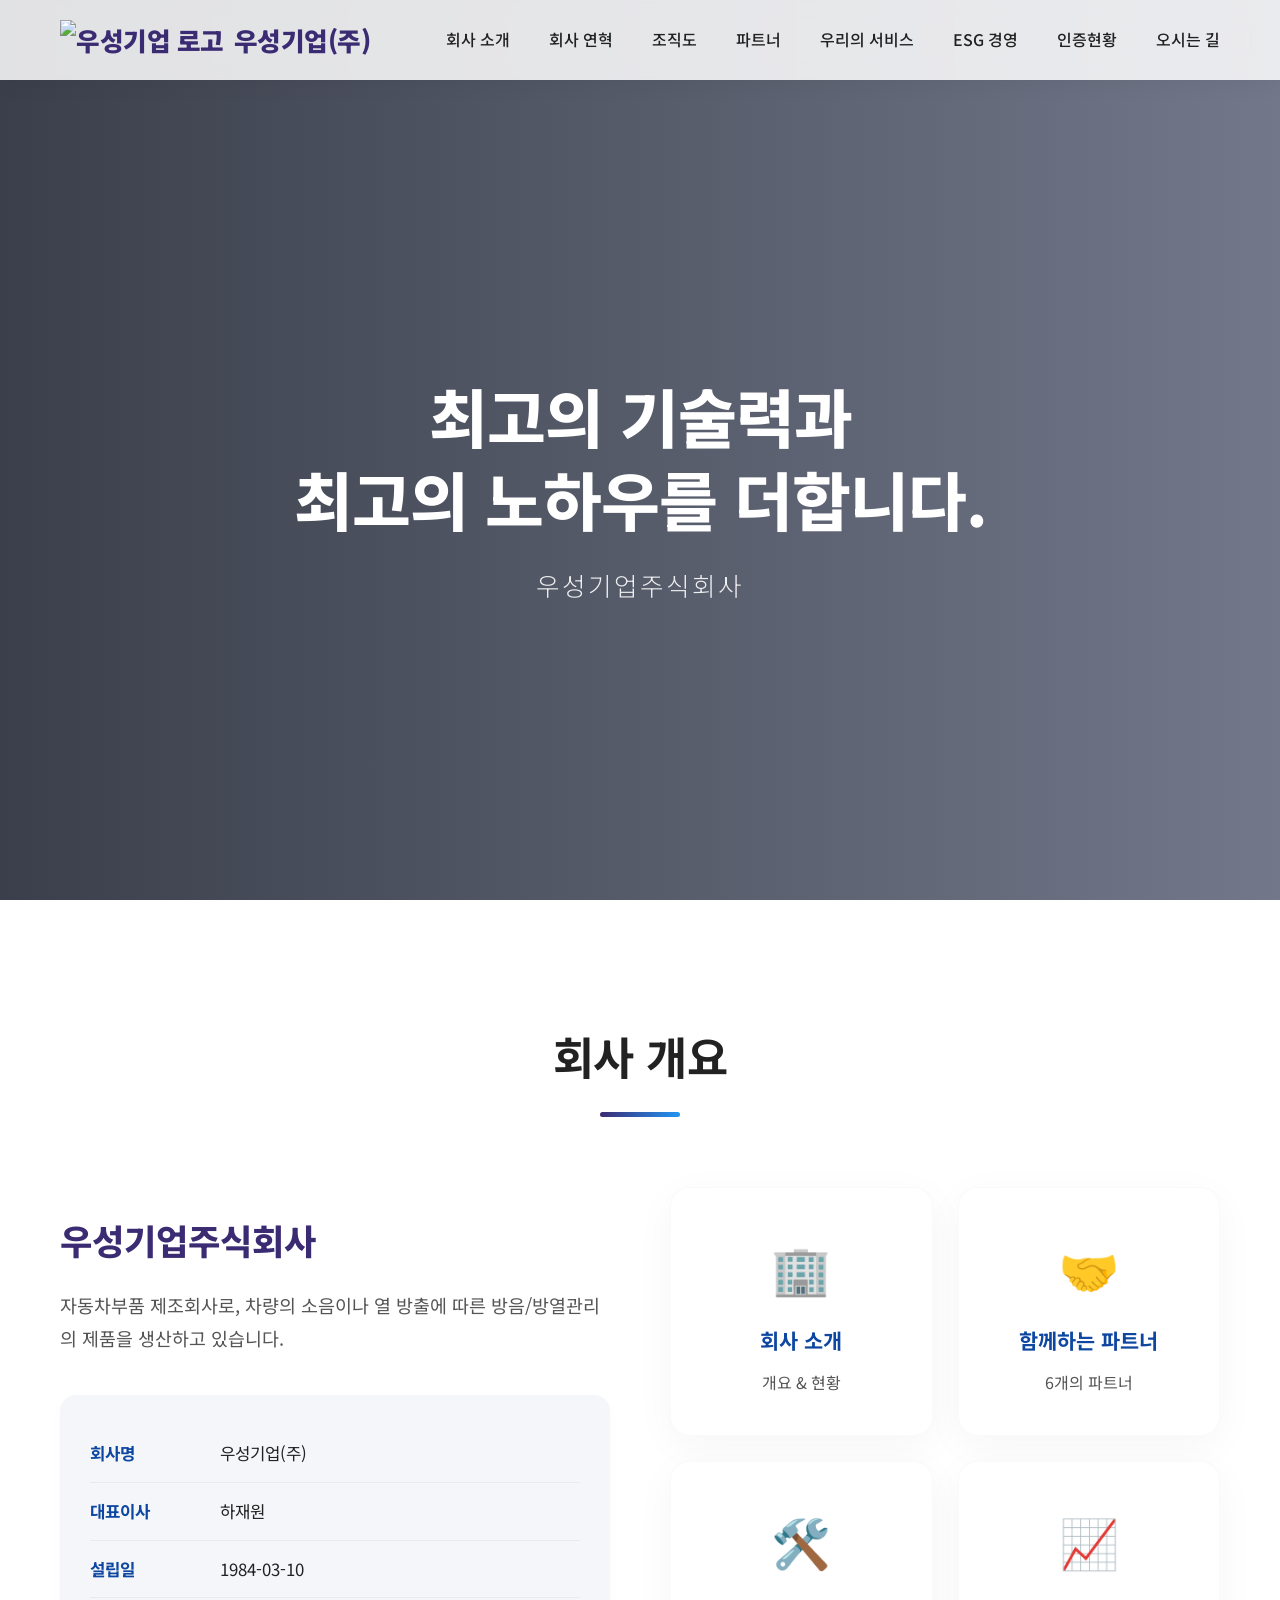
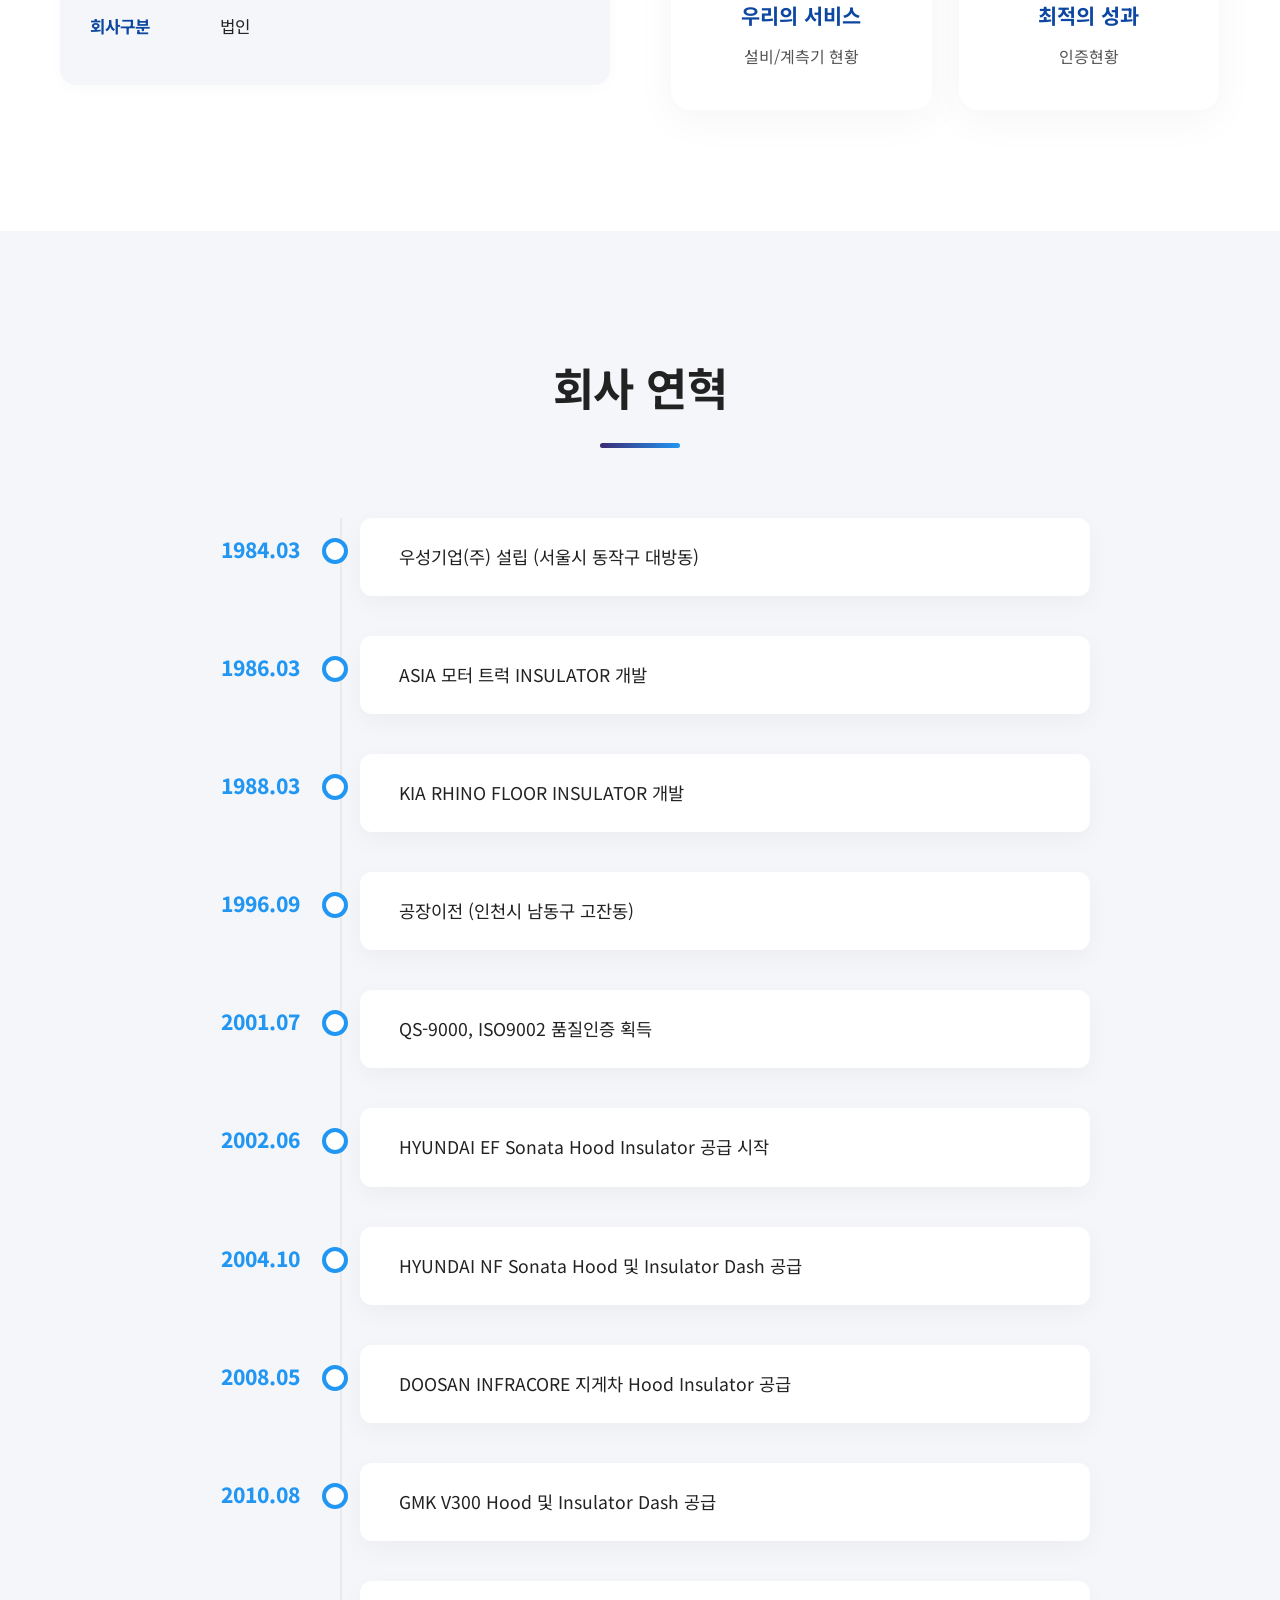
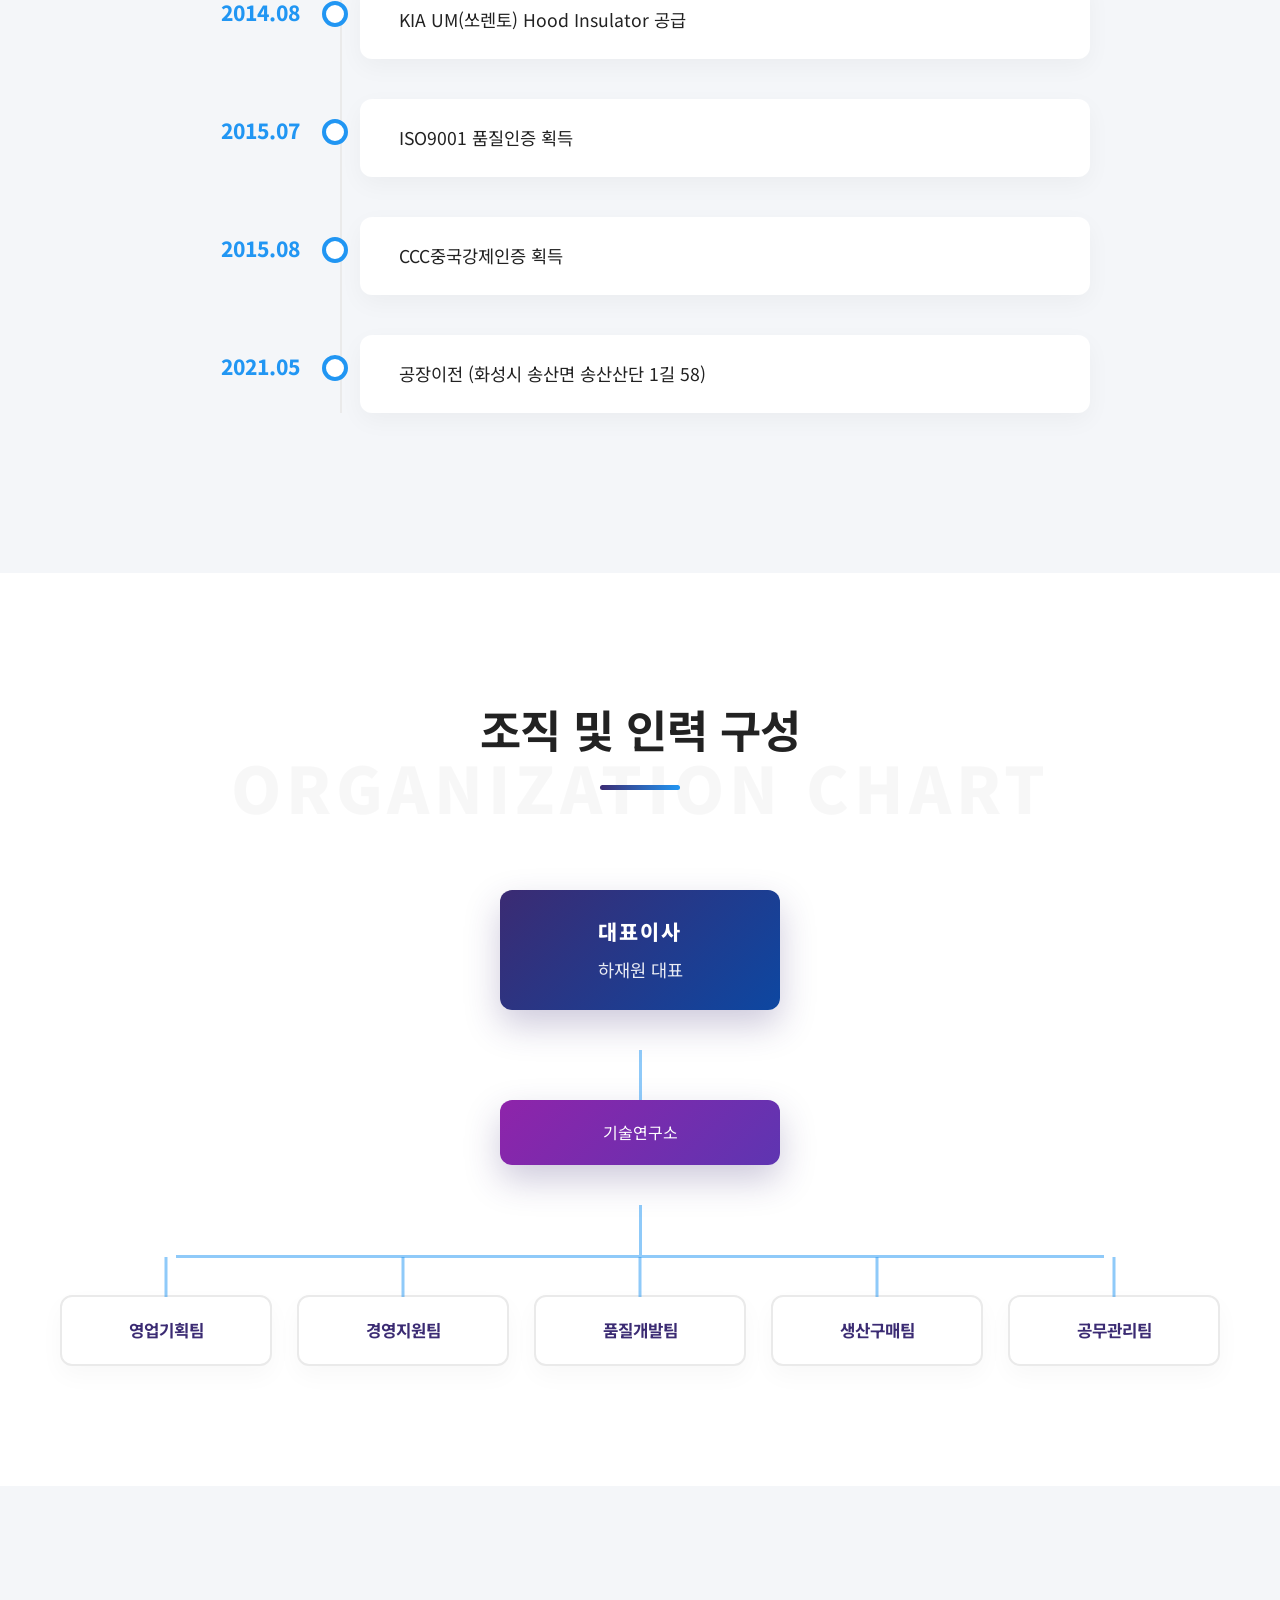
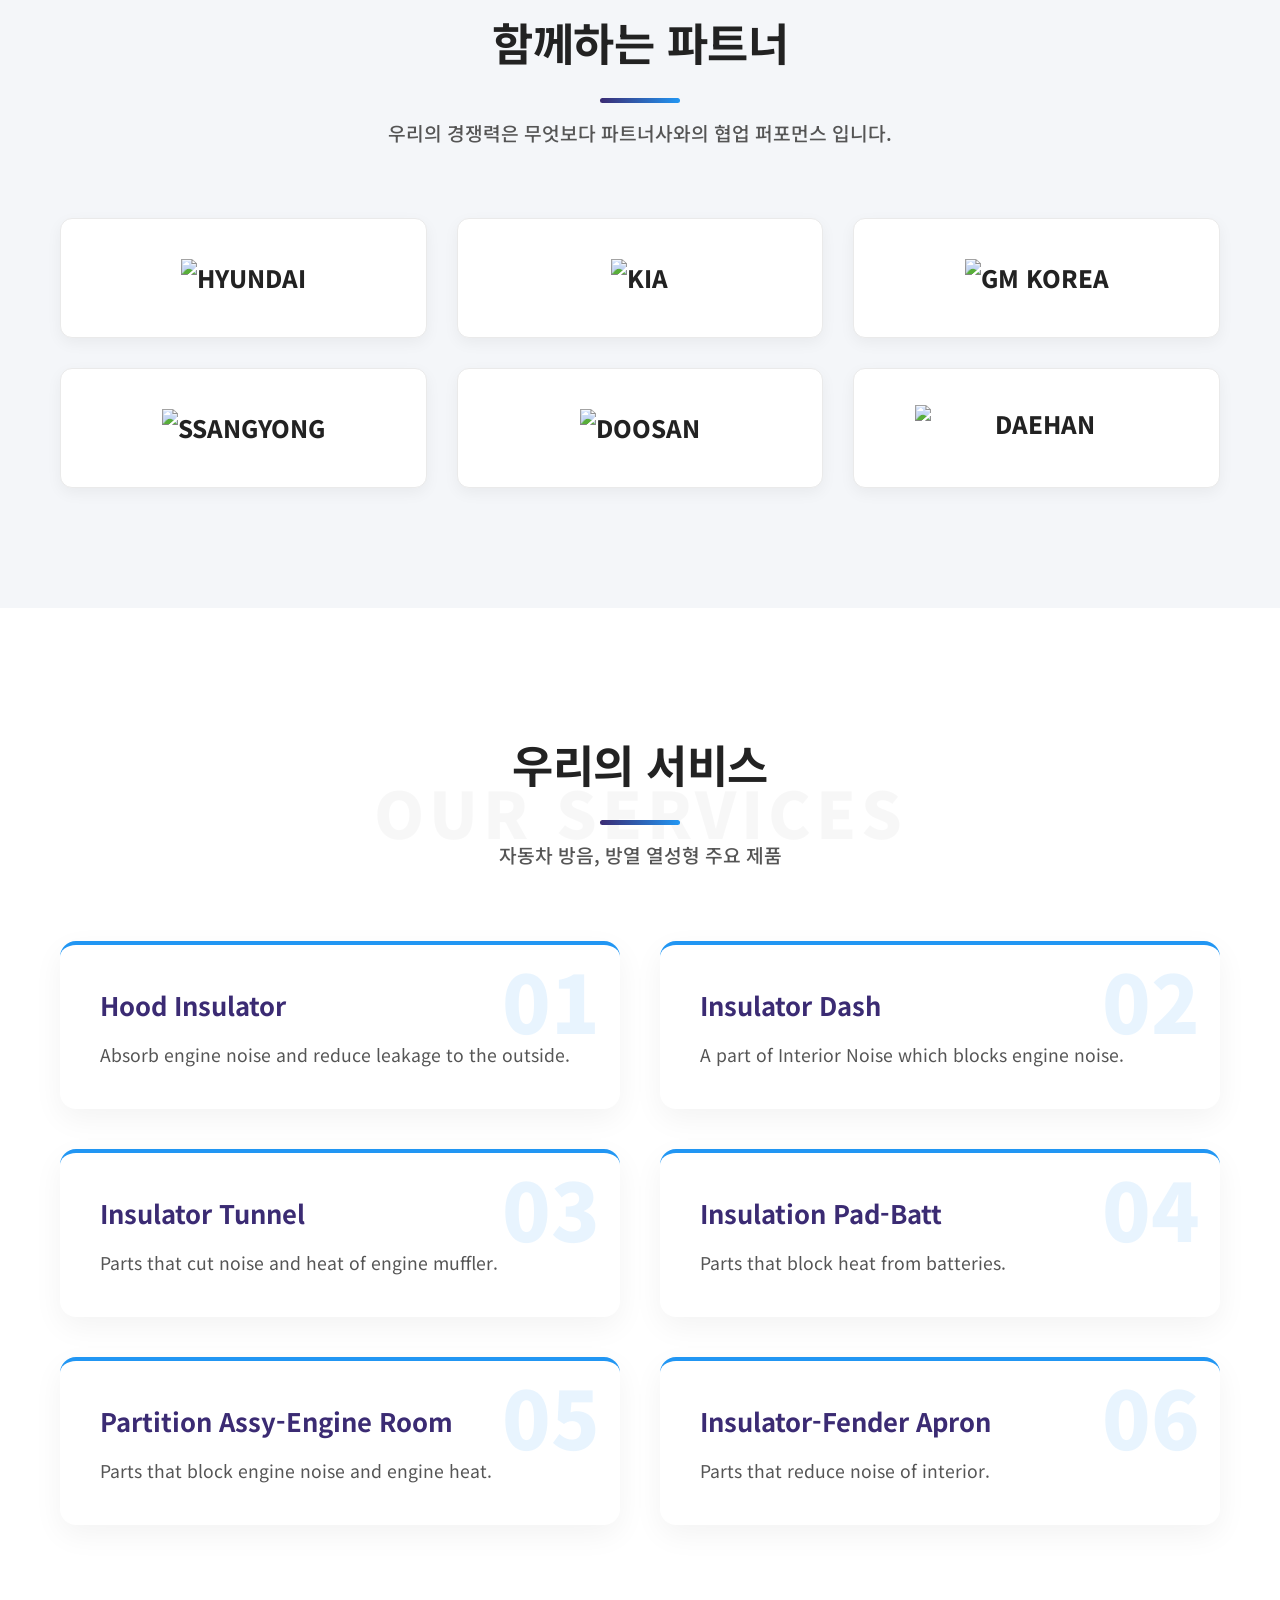
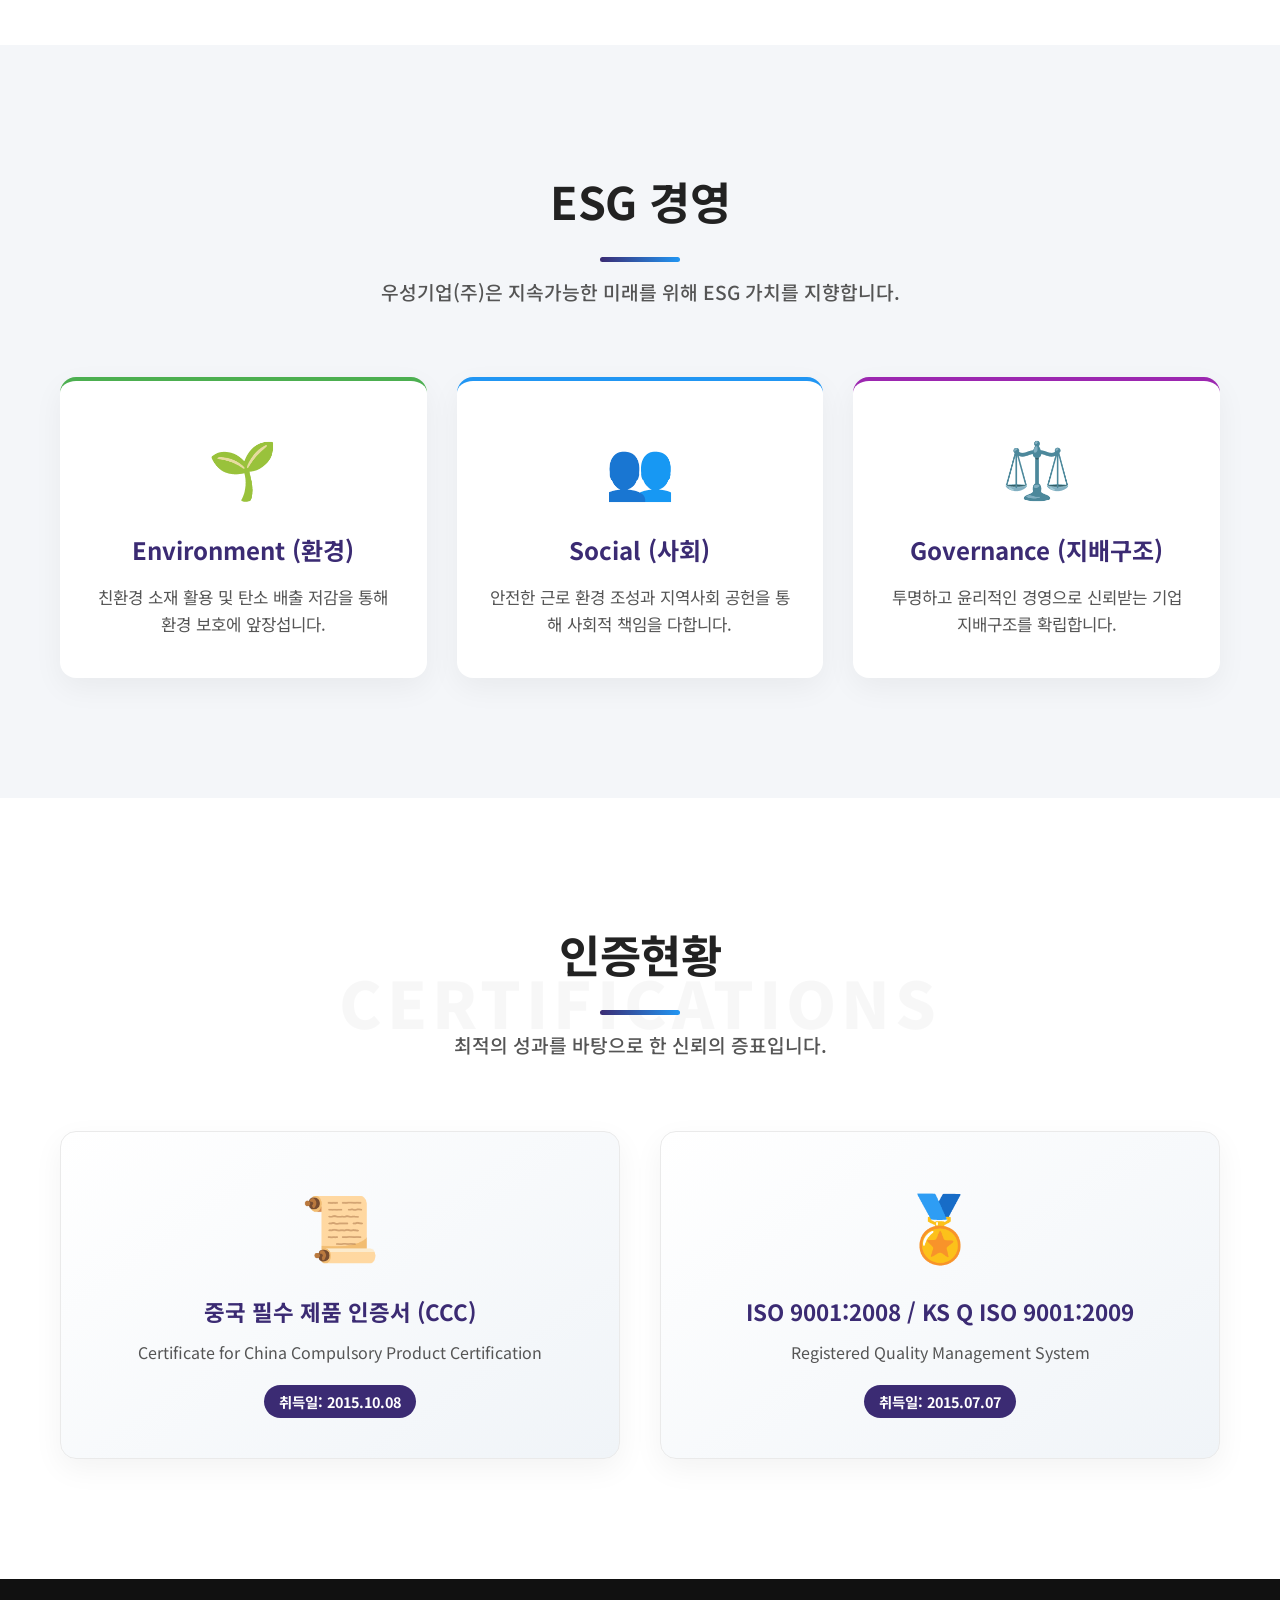
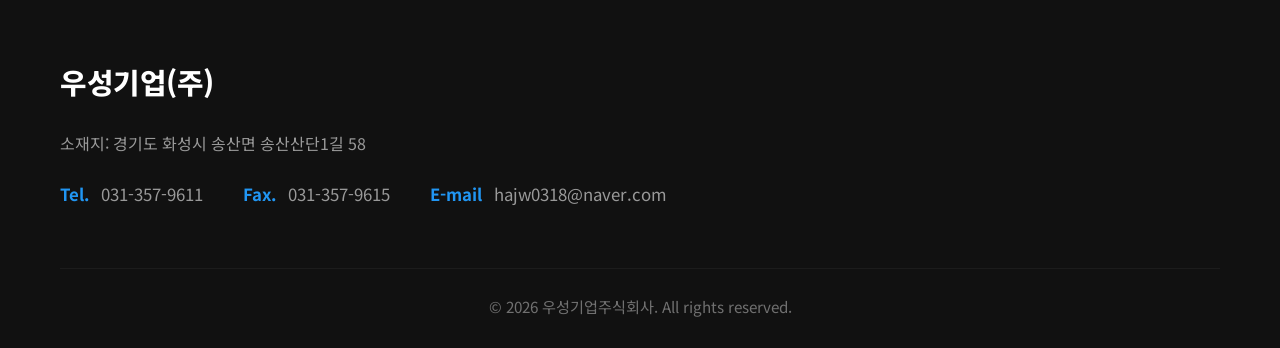
==== index.html @ 9be1bbbc "Initial commit: Add Woosung enterprise homepage" ====
<!DOCTYPE html>
<html lang="ko">
<head>
    <meta charset="UTF-8">
    <meta name="viewport" content="width=device-width, initial-scale=1.0">
    <title>우성기업(주) - 최고의 기술력과 최고의 노하우를 더합니다</title>
    <meta name="description" content="자동차부품 제조회사로, 차량의 소음이나 열 방출에 따른 방음/방열관리의 제품을 생산하고 있습니다.">
    <link rel="stylesheet" href="style.css">
    <link rel="preconnect" href="https://fonts.googleapis.com">
    <link rel="preconnect" href="https://fonts.gstatic.com" crossorigin>
    <link href="https://fonts.googleapis.com/css2?family=Noto+Sans+KR:wght@300;400;500;700;900&display=swap" rel="stylesheet">
</head>
<body>
    <header class="header">
        <div class="container header-container">
            <a href="#" class="logo">
                <img src="assets/logo.png" alt="우성기업 로고" class="header-logo">
                우성기업(주)
            </a>
            <nav class="nav">
                <a href="#about">회사 소개</a>
                <a href="#history">회사 연혁</a>
                <a href="#organization">조직도</a>
                <a href="#partners">파트너</a>
                <a href="#services">우리의 서비스</a>
                <a href="#esg">ESG 경영</a>
                <a href="#certifications">인증현황</a>
                <a href="#contact">오시는 길</a>
            </nav>
        </div>
    </header>

    <section class="hero">
        <div class="hero-content">
            <h1>최고의 기술력과<br>최고의 노하우를 더합니다.</h1>
            <p>우성기업주식회사</p>
        </div>
    </section>

    <main>
        <section id="about" class="section about-section">
            <div class="container">
                <div class="section-header">
                    <h2>회사 개요</h2>
                    <div class="divider"></div>
                </div>
                <div class="about-grid">
                    <div class="about-text">
                        <h3>우성기업주식회사</h3>
                        <p class="subtitle">자동차부품 제조회사로, 차량의 소음이나 열 방출에 따른 방음/방열관리의 제품을 생산하고 있습니다.</p>
                        <ul class="info-list">
                            <li><strong>회사명</strong> 우성기업(주)</li>
                            <li><strong>대표이사</strong> 하재원</li>
                            <li><strong>설립일</strong> 1984-03-10</li>
                            <li><strong>회사구분</strong> 법인</li>
                        </ul>
                    </div>
                    <div class="about-features">
                        <div class="feature-card">
                            <div class="feature-icon">🏢</div>
                            <h4>회사 소개</h4>
                            <p>개요 & 현황</p>
                        </div>
                        <div class="feature-card">
                            <div class="feature-icon">🤝</div>
                            <h4>함께하는 파트너</h4>
                            <p>6개의 파트너</p>
                        </div>
                        <div class="feature-card">
                            <div class="feature-icon">🛠️</div>
                            <h4>우리의 서비스</h4>
                            <p>설비/계측기 현황</p>
                        </div>
                        <div class="feature-card">
                            <div class="feature-icon">📈</div>
                            <h4>최적의 성과</h4>
                            <p>인증현황</p>
                        </div>
                    </div>
                </div>
            </div>
        </section>

        <section id="history" class="section history-section alt-bg">
            <div class="container">
                <div class="section-header">
                    <h2>회사 연혁</h2>
                    <div class="divider"></div>
                </div>
                <div class="timeline">
                    <div class="timeline-item">
                        <div class="timeline-date">1984.03</div>
                        <div class="timeline-content">우성기업(주) 설립 (서울시 동작구 대방동)</div>
                    </div>
                    <div class="timeline-item">
                        <div class="timeline-date">1986.03</div>
                        <div class="timeline-content">ASIA 모터 트럭 INSULATOR 개발</div>
                    </div>
                    <div class="timeline-item">
                        <div class="timeline-date">1988.03</div>
                        <div class="timeline-content">KIA RHINO FLOOR INSULATOR 개발</div>
                    </div>
                    <div class="timeline-item">
                        <div class="timeline-date">1996.09</div>
                        <div class="timeline-content">공장이전 (인천시 남동구 고잔동)</div>
                    </div>
                    <div class="timeline-item">
                        <div class="timeline-date">2001.07</div>
                        <div class="timeline-content">QS-9000, ISO9002 품질인증 획득</div>
                    </div>
                    <div class="timeline-item">
                        <div class="timeline-date">2002.06</div>
                        <div class="timeline-content">HYUNDAI EF Sonata Hood Insulator 공급 시작</div>
                    </div>
                    <div class="timeline-item">
                        <div class="timeline-date">2004.10</div>
                        <div class="timeline-content">HYUNDAI NF Sonata Hood 및 Insulator Dash 공급</div>
                    </div>
                    <div class="timeline-item">
                        <div class="timeline-date">2008.05</div>
                        <div class="timeline-content">DOOSAN INFRACORE 지게차 Hood Insulator 공급</div>
                    </div>
                    <div class="timeline-item">
                        <div class="timeline-date">2010.08</div>
                        <div class="timeline-content">GMK V300 Hood 및 Insulator Dash 공급</div>
                    </div>
                    <div class="timeline-item">
                        <div class="timeline-date">2014.08</div>
                        <div class="timeline-content">KIA UM(쏘렌토) Hood Insulator 공급</div>
                    </div>
                    <div class="timeline-item">
                        <div class="timeline-date">2015.07</div>
                        <div class="timeline-content">ISO9001 품질인증 획득</div>
                    </div>
                    <div class="timeline-item">
                        <div class="timeline-date">2015.08</div>
                        <div class="timeline-content">CCC중국강제인증 획득</div>
                    </div>
                    <div class="timeline-item">
                        <div class="timeline-date">2021.05</div>
                        <div class="timeline-content">공장이전 (화성시 송산면 송산산단 1길 58)</div>
                    </div>
                </div>
            </div>
        </section>

        <section id="organization" class="section org-section">
            <div class="container">
                <div class="section-header">
                    <h2>조직 및 인력 구성</h2>
                    <div class="divider"></div>
                    <p class="en-title">ORGANIZATION CHART</p>
                </div>
                <div class="org-chart">
                    <div class="org-node ceo">
                        <span class="role">대표이사</span>
                        <span class="name">하재원 대표</span>
                    </div>
                    <div class="org-branch-main"></div>
                    <div class="org-node research">
                        <span class="role">기술연구소</span>
                    </div>
                    <div class="org-branch-main"></div>
                    <div class="org-teams">
                        <div class="org-node team">영업기획팀</div>
                        <div class="org-node team">경영지원팀</div>
                        <div class="org-node team">품질개발팀</div>
                        <div class="org-node team">생산구매팀</div>
                        <div class="org-node team">공무관리팀</div>
                    </div>
                </div>
            </div>
        </section>
        <section id="partners" class="section partners-section alt-bg">
            <div class="container">
                <div class="section-header">
                    <h2>함께하는 파트너</h2>
                    <div class="divider"></div>
                    <p class="en-title" style="margin-top: -65px;">OUR PARTNERS</p>
                    <p class="section-subtitle">우리의 경쟁력은 무엇보다 파트너사와의 협업 퍼포먼스 입니다.</p>
                </div>
                <div class="partners-grid">
                    <div class="partner-card"><img src="assets/partner_hyundai.png" alt="HYUNDAI"></div>
                    <div class="partner-card"><img src="assets/partner_kia.png" alt="KIA"></div>
                    <div class="partner-card"><img src="assets/partner_gmkorea.png" alt="GM KOREA"></div>
                    <div class="partner-card"><img src="assets/partner_ssangyong.png" alt="SSANGYONG"></div>
                    <div class="partner-card"><img src="assets/partner_doosan.png" alt="DOOSAN"></div>
                    <div class="partner-card"><img src="assets/partner_daehan.png" alt="DAEHAN SOLUTION"></div>
                </div>
            </div>
        </section>

        <section id="services" class="section services-section">
            <div class="container">
                <div class="section-header">
                    <h2>우리의 서비스</h2>
                    <div class="divider"></div>
                    <p class="en-title" style="margin-top: -65px;">OUR SERVICES</p>
                    <p class="section-subtitle">자동차 방음, 방열 열성형 주요 제품</p>
                </div>
                <div class="products-grid">
                    <div class="product-card">
                        <div class="product-number">01</div>
                        <h3>Hood Insulator</h3>
                        <p>Absorb engine noise and reduce leakage to the outside.</p>
                    </div>
                    <div class="product-card">
                        <div class="product-number">02</div>
                        <h3>Insulator Dash</h3>
                        <p>A part of Interior Noise which blocks engine noise.</p>
                    </div>
                    <div class="product-card">
                        <div class="product-number">03</div>
                        <h3>Insulator Tunnel</h3>
                        <p>Parts that cut noise and heat of engine muffler.</p>
                    </div>
                    <div class="product-card">
                        <div class="product-number">04</div>
                        <h3>Insulation Pad-Batt</h3>
                        <p>Parts that block heat from batteries.</p>
                    </div>
                    <div class="product-card">
                        <div class="product-number">05</div>
                        <h3>Partition Assy-Engine Room</h3>
                        <p>Parts that block engine noise and engine heat.</p>
                    </div>
                    <div class="product-card">
                        <div class="product-number">06</div>
                        <h3>Insulator-Fender Apron</h3>
                        <p>Parts that reduce noise of interior.</p>
                    </div>
                </div>
            </div>
        </section>
        <section id="esg" class="section esg-section alt-bg">
            <div class="container">
                <div class="section-header">
                    <h2>ESG 경영</h2>
                    <div class="divider"></div>
                    <p class="en-title" style="margin-top: -65px;">ESG STRATEGY</p>
                    <p class="section-subtitle">우성기업(주)은 지속가능한 미래를 위해 ESG 가치를 지향합니다.</p>
                </div>
                <div class="esg-grid">
                    <div class="esg-card environment">
                        <div class="esg-icon">🌱</div>
                        <h3>Environment (환경)</h3>
                        <p>친환경 소재 활용 및 탄소 배출 저감을 통해 환경 보호에 앞장섭니다.</p>
                    </div>
                    <div class="esg-card social">
                        <div class="esg-icon">👥</div>
                        <h3>Social (사회)</h3>
                        <p>안전한 근로 환경 조성과 지역사회 공헌을 통해 사회적 책임을 다합니다.</p>
                    </div>
                    <div class="esg-card governance">
                        <div class="esg-icon">⚖️</div>
                        <h3>Governance (지배구조)</h3>
                        <p>투명하고 윤리적인 경영으로 신뢰받는 기업 지배구조를 확립합니다.</p>
                    </div>
                </div>
            </div>
        </section>

        <section id="certifications" class="section certifications-section">
            <div class="container">
                <div class="section-header">
                    <h2>인증현황</h2>
                    <div class="divider"></div>
                    <p class="en-title" style="margin-top: -65px;">CERTIFICATIONS</p>
                    <p class="section-subtitle">최적의 성과를 바탕으로 한 신뢰의 증표입니다.</p>
                </div>
                <div class="certs-grid">
                    <div class="cert-card">
                        <div class="cert-icon">📜</div>
                        <h3>중국 필수 제품 인증서 (CCC)</h3>
                        <p>Certificate for China Compulsory Product Certification</p>
                        <span class="cert-date">취득일: 2015.10.08</span>
                    </div>
                    <div class="cert-card">
                        <div class="cert-icon">🏅</div>
                        <h3>ISO 9001:2008 / KS Q ISO 9001:2009</h3>
                        <p>Registered Quality Management System</p>
                        <span class="cert-date">취득일: 2015.07.07</span>
                    </div>
                </div>
            </div>
        </section>
    </main>

    <footer id="contact" class="footer">
        <div class="container footer-container">
            <div class="footer-info">
                <h3>우성기업(주)</h3>
                <p>소재지: 경기도 화성시 송산면 송산산단1길 58</p>
                <div class="contact-details">
                    <span><strong>Tel.</strong> 031-357-9611</span>
                    <span><strong>Fax.</strong> 031-357-9615</span>
                    <span><strong>E-mail</strong> hajw0318@naver.com</span>
                </div>
            </div>
            <div class="footer-copyright">
                &copy; 2026 우성기업주식회사. All rights reserved.
            </div>
        </div>
    </footer>
</body>
</html>
---- style.css ----
:root {
    --primary-color: #3b2b73;
    --secondary-color: #0d47a1;
    --accent-color: #2196f3;
    --text-dark: #222222;
    --text-light: #555555;
    --bg-light: #f4f6f9;
    --white: #ffffff;
    --border-color: #eaeaea;
    --transition: all 0.3s cubic-bezier(0.25, 0.8, 0.25, 1);
}

* {
    margin: 0;
    padding: 0;
    box-sizing: border-box;
}

body {
    font-family: 'Noto Sans KR', sans-serif;
    color: var(--text-dark);
    line-height: 1.6;
    background-color: var(--white);
    overflow-x: hidden;
}

html {
    scroll-behavior: smooth;
}

.container {
    max-width: 1200px;
    margin: 0 auto;
    padding: 0 20px;
}

/* Header */
.header {
    position: fixed;
    top: 0;
    left: 0;
    width: 100%;
    background: rgba(255, 255, 255, 0.85);
    backdrop-filter: blur(12px);
    -webkit-backdrop-filter: blur(12px);
    box-shadow: 0 4px 20px rgba(0,0,0,0.05);
    z-index: 1000;
}

.header-container {
    display: flex;
    justify-content: space-between;
    align-items: center;
    height: 80px;
}

.logo {
    font-size: 1.6rem;
    font-weight: 900;
    color: var(--primary-color);
    text-decoration: none;
    letter-spacing: -0.5px;
    display: flex;
    align-items: center;
    gap: 10px;
}

.header-logo {
    height: 40px;
    width: auto;
}

.nav a {
    text-decoration: none;
    color: var(--text-dark);
    font-weight: 500;
    margin-left: 35px;
    transition: var(--transition);
    position: relative;
    padding-bottom: 5px;
}

.nav a:hover {
    color: var(--accent-color);
}

.nav a::after {
    content: '';
    position: absolute;
    bottom: 0;
    left: 0;
    width: 0;
    height: 2px;
    background-color: var(--accent-color);
    transition: var(--transition);
}

.nav a:hover::after {
    width: 100%;
}

/* Hero Section */
.hero {
    height: 100vh;
    background: linear-gradient(to right, rgba(10, 15, 30, 0.8), rgba(20, 30, 60, 0.6)), url('https://images.unsplash.com/photo-1581092334651-ddf26d9a09d0?ixlib=rb-4.0.3&auto=format&fit=crop&w=2000&q=80') center/cover no-repeat fixed;
    display: flex;
    align-items: center;
    justify-content: center;
    text-align: center;
    color: var(--white);
    padding-top: 80px;
}

.hero-content h1 {
    font-size: 4rem;
    font-weight: 800;
    margin-bottom: 25px;
    line-height: 1.3;
    letter-spacing: -1px;
    animation: fadeInUp 1s ease-out;
}

.hero-content p {
    font-size: 1.6rem;
    font-weight: 300;
    opacity: 0.9;
    letter-spacing: 2px;
    animation: fadeInUp 1s ease-out 0.3s backwards;
}

/* Sections */
.section {
    padding: 120px 0;
}

.alt-bg {
    background-color: var(--bg-light);
}

.section-header {
    margin-bottom: 70px;
    position: relative;
    text-align: center;
}

.section-header h2 {
    font-size: 2.8rem;
    font-weight: 700;
    color: var(--text-dark);
    margin-bottom: 20px;
    letter-spacing: -0.5px;
}

.divider {
    width: 80px;
    height: 5px;
    background: linear-gradient(90deg, var(--primary-color), var(--accent-color));
    border-radius: 3px;
    margin: 0 auto;
}

/* About Section */
.about-grid {
    display: grid;
    grid-template-columns: 1fr 1fr;
    gap: 60px;
    align-items: center;
}

.about-text h3 {
    font-size: 2.2rem;
    color: var(--primary-color);
    margin-bottom: 20px;
    font-weight: 800;
}

.about-text .subtitle {
    font-size: 1.15rem;
    color: var(--text-light);
    margin-bottom: 40px;
    line-height: 1.8;
}

.info-list {
    list-style: none;
    background: var(--bg-light);
    padding: 30px;
    border-radius: 16px;
    box-shadow: 0 5px 15px rgba(0,0,0,0.02);
}

.info-list li {
    padding: 15px 0;
    border-bottom: 1px solid var(--border-color);
    display: flex;
    font-size: 1.05rem;
}

.info-list li:last-child {
    border-bottom: none;
}

.info-list li strong {
    width: 130px;
    color: var(--secondary-color);
    font-weight: 700;
}

.about-features {
    display: grid;
    grid-template-columns: 1fr 1fr;
    gap: 25px;
}

.feature-card {
    background: var(--white);
    padding: 40px 20px;
    border-radius: 20px;
    box-shadow: 0 10px 40px rgba(0,0,0,0.04);
    text-align: center;
    transition: var(--transition);
    border: 1px solid rgba(0,0,0,0.02);
}

.feature-card:hover {
    transform: translateY(-10px);
    border-color: var(--accent-color);
    box-shadow: 0 20px 50px rgba(33, 150, 243, 0.15);
}

.feature-icon {
    font-size: 3rem;
    margin-bottom: 20px;
    display: inline-block;
    transition: var(--transition);
}

.feature-card:hover .feature-icon {
    transform: scale(1.1);
}

.feature-card h4 {
    font-size: 1.3rem;
    margin-bottom: 12px;
    color: var(--secondary-color);
    font-weight: 700;
}

.feature-card p {
    color: var(--text-light);
    font-size: 1rem;
}

/* History Timeline */
.timeline {
    position: relative;
    max-width: 900px;
    margin: 0 auto;
}

.timeline::before {
    content: '';
    position: absolute;
    top: 0;
    left: 150px;
    height: 100%;
    width: 2px;
    background: var(--border-color);
}

.timeline-item {
    display: flex;
    margin-bottom: 40px;
    position: relative;
    transition: var(--transition);
}

.timeline-item:hover {
    transform: translateX(10px);
}

.timeline-date {
    width: 150px;
    padding-right: 40px;
    text-align: right;
    font-weight: 800;
    color: var(--accent-color);
    font-size: 1.3rem;
    flex-shrink: 0;
    position: relative;
    padding-top: 15px;
}

.timeline-date::after {
    content: '';
    position: absolute;
    right: -8px;
    top: 20px;
    width: 18px;
    height: 18px;
    border-radius: 50%;
    background: var(--white);
    border: 4px solid var(--accent-color);
    z-index: 1;
    transition: var(--transition);
}

.timeline-item:hover .timeline-date::after {
    background: var(--accent-color);
    box-shadow: 0 0 10px rgba(33,150,243,0.5);
}

.timeline-content {
    padding-left: 40px;
    color: var(--text-dark);
    font-size: 1.1rem;
    background: var(--white);
    padding: 25px 35px;
    border-radius: 12px;
    box-shadow: 0 8px 25px rgba(0,0,0,0.04);
    width: 100%;
    margin-left: 20px;
    border-left: 4px solid transparent;
    transition: var(--transition);
}

.timeline-item:hover .timeline-content {
    border-left-color: var(--primary-color);
    box-shadow: 0 12px 35px rgba(0,0,0,0.08);
}

/* Organization Chart */
.org-section .section-header {
    margin-bottom: 100px;
}

.en-title {
    font-size: 4rem;
    font-weight: 900;
    color: rgba(0,0,0,0.03);
    margin-top: -55px;
    text-transform: uppercase;
    letter-spacing: 5px;
    position: absolute;
    width: 100%;
    left: 0;
    z-index: -1;
}

.org-chart {
    display: flex;
    flex-direction: column;
    align-items: center;
    margin-top: 60px;
}

.org-node {
    background: linear-gradient(135deg, var(--primary-color), var(--secondary-color));
    color: var(--white);
    padding: 25px 45px;
    border-radius: 12px;
    text-align: center;
    box-shadow: 0 15px 35px rgba(59, 43, 115, 0.25);
    min-width: 280px;
    transition: var(--transition);
}

.org-node:hover {
    transform: translateY(-5px);
    box-shadow: 0 20px 45px rgba(59, 43, 115, 0.35);
}

.org-node.ceo {
    display: flex;
    flex-direction: column;
    margin-bottom: 40px;
}

.org-node.ceo .role {
    font-size: 1.3rem;
    font-weight: 800;
    margin-bottom: 8px;
    letter-spacing: 2px;
}

.org-node.ceo .name {
    font-size: 1.1rem;
    opacity: 0.9;
}

.org-branch-main {
    width: 3px;
    height: 50px;
    background: var(--accent-color);
    opacity: 0.5;
}

.org-node.research {
    background: linear-gradient(135deg, #8e24aa, #5e35b1);
    margin-bottom: 40px;
    padding: 20px 40px;
}

.org-teams {
    display: flex;
    justify-content: space-between;
    width: 100%;
    gap: 25px;
    position: relative;
    padding-top: 40px;
}

.org-teams::before {
    content: '';
    position: absolute;
    top: 0;
    left: 10%;
    width: 80%;
    height: 3px;
    background: var(--accent-color);
    opacity: 0.5;
}

.org-node.team {
    flex: 1;
    min-width: 0;
    padding: 20px 10px;
    font-size: 1.05rem;
    font-weight: 700;
    background: var(--white);
    color: var(--primary-color);
    border: 2px solid var(--border-color);
    box-shadow: 0 10px 25px rgba(0,0,0,0.03);
    position: relative;
}

.org-node.team:hover {
    background: var(--primary-color);
    color: var(--white);
    border-color: var(--primary-color);
}

.org-node.team::before {
    content: '';
    position: absolute;
    top: -40px;
    left: 50%;
    transform: translateX(-50%);
    width: 3px;
    height: 40px;
    background: var(--accent-color);
    opacity: 0.5;
}

/* Partners Section */
.section-subtitle {
    font-size: 1.2rem;
    color: var(--text-light);
    margin-top: 15px;
    font-weight: 500;
}

.partners-grid {
    display: grid;
    grid-template-columns: repeat(3, 1fr);
    gap: 30px;
    margin-top: 50px;
}

.partner-card {
    background: var(--white);
    padding: 30px;
    border-radius: 12px;
    text-align: center;
    font-size: 1.5rem;
    font-weight: 800;
    color: var(--text-dark);
    box-shadow: 0 5px 15px rgba(0,0,0,0.05);
    border: 1px solid var(--border-color);
    transition: var(--transition);
    display: flex;
    align-items: center;
    justify-content: center;
    height: 120px;
}

.partner-card:hover {
    transform: translateY(-5px);
    box-shadow: 0 15px 30px rgba(0,0,0,0.1);
    border-color: var(--primary-color);
    color: var(--primary-color);
}

.partner-card img {
    max-width: 80%;
    max-height: 80%;
    object-fit: contain;
}

/* Services Section */
.products-grid {
    display: grid;
    grid-template-columns: repeat(2, 1fr);
    gap: 40px;
    margin-top: 50px;
}

.product-card {
    background: var(--white);
    padding: 40px;
    border-radius: 16px;
    box-shadow: 0 10px 30px rgba(0,0,0,0.05);
    border-top: 4px solid var(--accent-color);
    transition: var(--transition);
    position: relative;
    overflow: hidden;
}

.product-card:hover {
    transform: translateY(-5px);
    box-shadow: 0 15px 40px rgba(0,0,0,0.1);
}

.product-number {
    position: absolute;
    top: -10px;
    right: 20px;
    font-size: 5rem;
    font-weight: 900;
    color: rgba(33, 150, 243, 0.1);
    z-index: 0;
}

.product-img {
    width: 100%;
    height: 180px;
    object-fit: contain;
    margin-bottom: 20px;
    position: relative;
    z-index: 1;
}

.product-card h3 {
    font-size: 1.6rem;
    color: var(--primary-color);
    margin-bottom: 15px;
    position: relative;
    z-index: 1;
}

.product-card p {
    font-size: 1.1rem;
    color: var(--text-light);
    position: relative;
    z-index: 1;
}

/* ESG Section */
.esg-grid {
    display: grid;
    grid-template-columns: repeat(3, 1fr);
    gap: 30px;
    margin-top: 50px;
}

.esg-card {
    background: var(--white);
    padding: 40px 30px;
    border-radius: 16px;
    box-shadow: 0 10px 30px rgba(0,0,0,0.05);
    text-align: center;
    transition: var(--transition);
    border-top: 4px solid transparent;
}

.esg-card.environment {
    border-top-color: #4CAF50;
}

.esg-card.social {
    border-top-color: #2196F3;
}

.esg-card.governance {
    border-top-color: #9C27B0;
}

.esg-card:hover {
    transform: translateY(-10px);
    box-shadow: 0 15px 40px rgba(0,0,0,0.1);
}

.esg-icon {
    font-size: 3.5rem;
    margin-bottom: 20px;
}

.esg-card h3 {
    font-size: 1.5rem;
    color: var(--primary-color);
    margin-bottom: 15px;
}

.esg-card p {
    color: var(--text-light);
    font-size: 1.05rem;
}

/* Certifications Section */
.certs-grid {
    display: grid;
    grid-template-columns: repeat(2, 1fr);
    gap: 40px;
    margin-top: 50px;
}

.cert-card {
    background: linear-gradient(145deg, #ffffff, #f0f4f8);
    padding: 40px;
    border-radius: 16px;
    box-shadow: 0 10px 30px rgba(0,0,0,0.05);
    border: 1px solid var(--border-color);
    transition: var(--transition);
    display: flex;
    flex-direction: column;
    align-items: center;
    text-align: center;
}

.cert-card:hover {
    transform: translateY(-5px);
    box-shadow: 0 15px 40px rgba(0,0,0,0.1);
    border-color: var(--secondary-color);
}

.cert-icon {
    font-size: 4rem;
    margin-bottom: 20px;
}

.cert-card h3 {
    font-size: 1.4rem;
    color: var(--primary-color);
    margin-bottom: 10px;
}

.cert-card p {
    color: var(--text-light);
    font-size: 1rem;
    margin-bottom: 20px;
    flex-grow: 1;
}

.cert-date {
    display: inline-block;
    background: var(--primary-color);
    color: var(--white);
    padding: 5px 15px;
    border-radius: 20px;
    font-size: 0.9rem;
    font-weight: 700;
}

/* Footer */
.footer {
    background-color: #111111;
    color: #999999;
    padding: 80px 0 30px;
}

.footer-info h3 {
    color: var(--white);
    font-size: 1.8rem;
    margin-bottom: 25px;
    font-weight: 800;
    letter-spacing: -0.5px;
}

.contact-details {
    display: flex;
    gap: 40px;
    margin-top: 25px;
    flex-wrap: wrap;
}

.contact-details span {
    display: flex;
    align-items: center;
    gap: 12px;
    font-size: 1.05rem;
}

.contact-details strong {
    color: var(--accent-color);
    font-weight: 700;
}

.footer-copyright {
    margin-top: 60px;
    padding-top: 25px;
    border-top: 1px solid #222222;
    text-align: center;
    font-size: 0.95rem;
    opacity: 0.7;
}

/* Animations */
@keyframes fadeInUp {
    from {
        opacity: 0;
        transform: translateY(40px);
    }
    to {
        opacity: 1;
        transform: translateY(0);
    }
}

/* Responsive */
@media (max-width: 1024px) {
    .about-grid {
        grid-template-columns: 1fr;
        gap: 50px;
    }
    .about-text {
        text-align: center;
    }
    .info-list li {
        justify-content: center;
    }
    .org-teams {
        flex-wrap: wrap;
        justify-content: center;
    }
    .org-teams::before {
        display: none;
    }
    .org-node.team {
        flex: 0 0 calc(33.333% - 25px);
        margin-top: 20px;
    }
    .org-node.team::before {
        display: none;
    }
    .partners-grid {
        grid-template-columns: repeat(2, 1fr);
    }
    .esg-grid {
        grid-template-columns: 1fr;
    }
}

@media (max-width: 768px) {
    .nav {
        display: none;
    }
    .hero-content h1 {
        font-size: 2.8rem;
    }
    .hero-content p {
        font-size: 1.3rem;
    }
    .section {
        padding: 80px 0;
    }
    .section-header h2 {
        font-size: 2.2rem;
    }
    .timeline::before {
        left: 30px;
    }
    .timeline-date {
        width: 100%;
        text-align: left;
        padding-bottom: 15px;
        padding-left: 60px;
        padding-top: 0;
    }
    .timeline-date::after {
        left: 21px;
        top: 3px;
    }
    .timeline-item {
        flex-direction: column;
    }
    .timeline-content {
        margin-left: 60px;
        width: auto;
    }
    .timeline-item:hover {
        transform: none;
    }
    .org-node.team {
        flex: 0 0 calc(50% - 25px);
    }
    .partners-grid {
        grid-template-columns: 1fr;
    }
    .products-grid {
        grid-template-columns: 1fr;
    }
    .certs-grid {
        grid-template-columns: 1fr;
    }
}

@media (max-width: 576px) {
    .hero-content h1 {
        font-size: 2.2rem;
    }
    .about-features {
        grid-template-columns: 1fr;
    }
    .org-node.team {
        flex: 0 0 100%;
    }
    .contact-details {
        flex-direction: column;
        gap: 15px;
    }
    .org-node {
        min-width: 200px;
    }
}
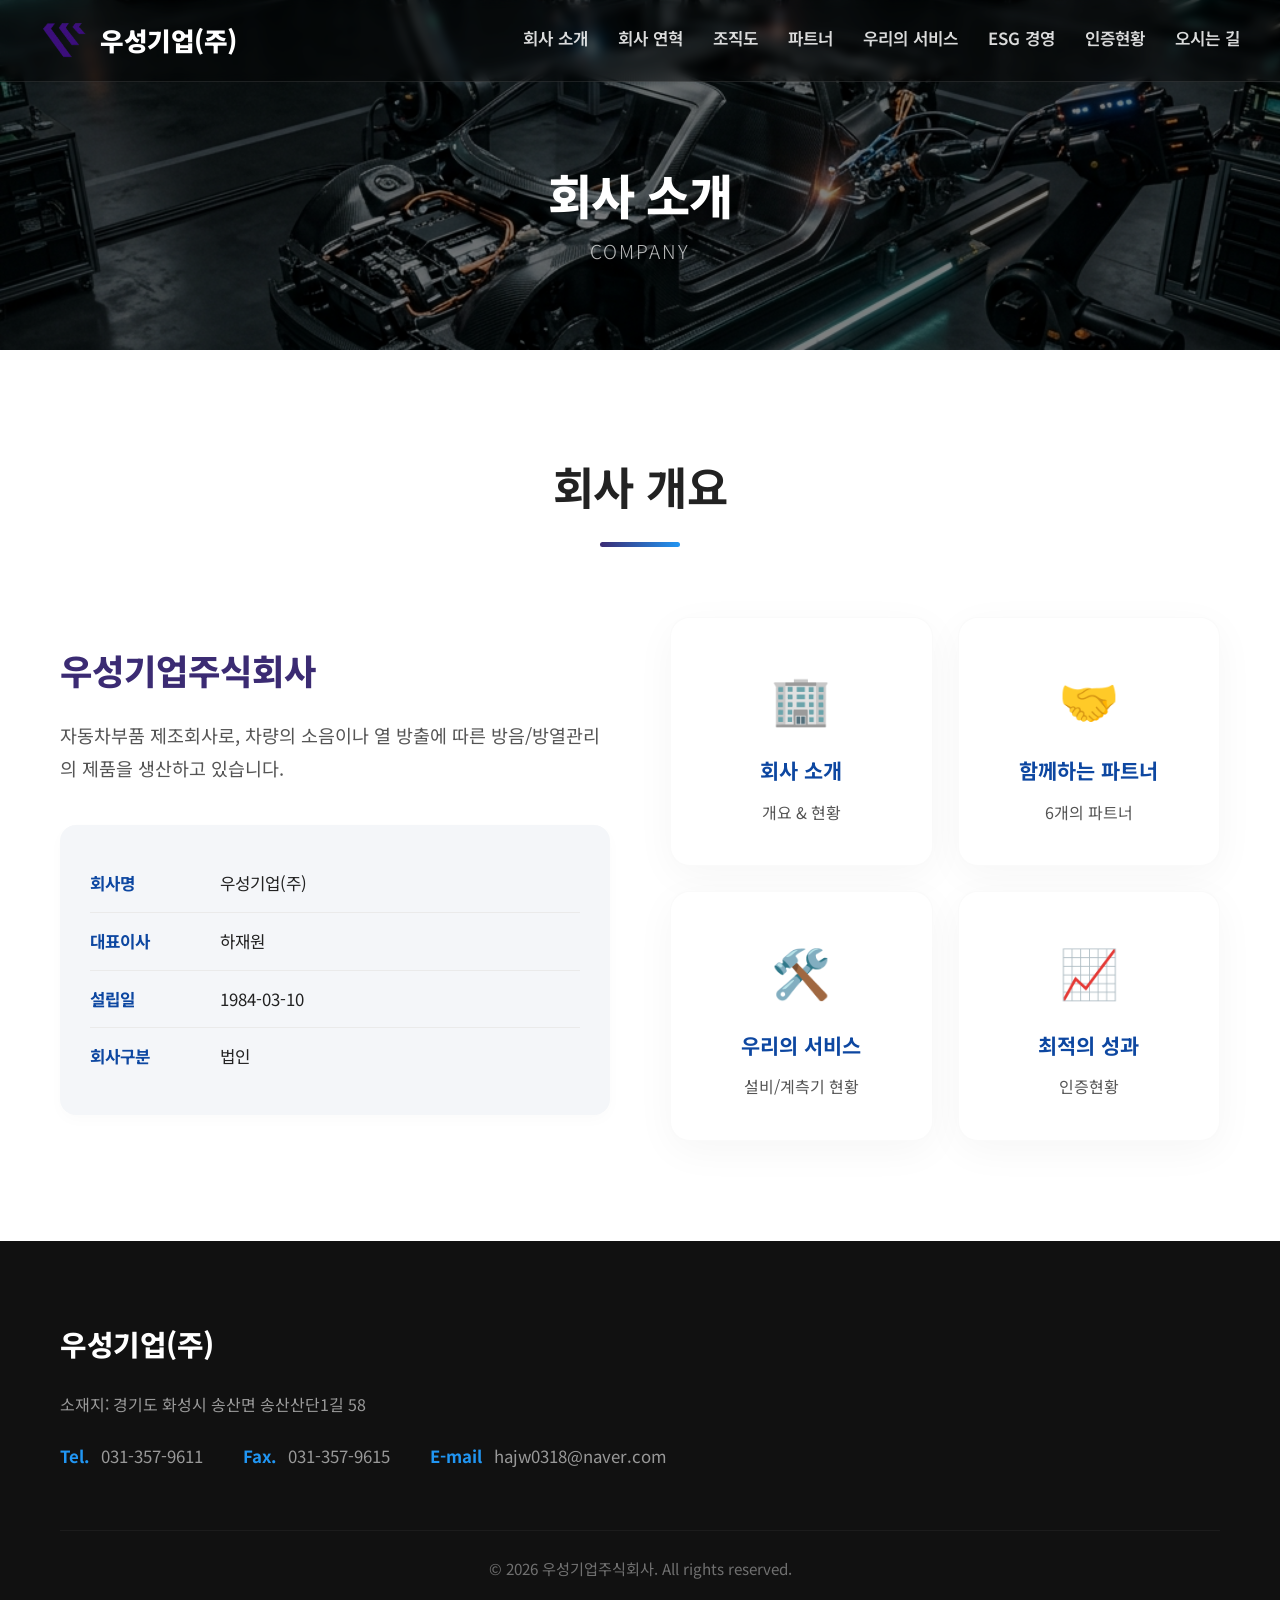
==== commit 959f4124: "Add responsive mobile burger menu" ====
--- a/index.html
+++ b/index.html
@@ -18,27 +18,31 @@
                 우성기업(주)
             </a>
             <nav class="nav">
-                <a href="#about">회사 소개</a>
-                <a href="#history">회사 연혁</a>
-                <a href="#organization">조직도</a>
-                <a href="#partners">파트너</a>
-                <a href="#services">우리의 서비스</a>
-                <a href="#esg">ESG 경영</a>
-                <a href="#certifications">인증현황</a>
+                <a href="index.html">회사 소개</a>
+                <a href="history.html">회사 연혁</a>
+                <a href="organization.html">조직도</a>
+                <a href="partners.html">파트너</a>
+                <a href="services.html">우리의 서비스</a>
+                <a href="esg.html">ESG 경영</a>
+                <a href="certifications.html">인증현황</a>
                 <a href="#contact">오시는 길</a>
             </nav>
+            <div class="burger-menu" id="burger-menu">
+                <span></span>
+                <span></span>
+                <span></span>
+            </div>
         </div>
     </header>
-
-    <section class="hero">
+    <section class="hero-section">
+        <div class="hero-overlay"></div>
         <div class="hero-content">
-            <h1>최고의 기술력과<br>최고의 노하우를 더합니다.</h1>
-            <p>우성기업주식회사</p>
+            <h1>회사 소개</h1>
+            <p>COMPANY</p>
         </div>
     </section>
-
     <main>
-        <section id="about" class="section about-section">
+<section id="about" class="section about-section">
             <div class="container">
                 <div class="section-header">
                     <h2>회사 개요</h2>
@@ -80,210 +84,6 @@
                 </div>
             </div>
         </section>
-
-        <section id="history" class="section history-section alt-bg">
-            <div class="container">
-                <div class="section-header">
-                    <h2>회사 연혁</h2>
-                    <div class="divider"></div>
-                </div>
-                <div class="timeline">
-                    <div class="timeline-item">
-                        <div class="timeline-date">1984.03</div>
-                        <div class="timeline-content">우성기업(주) 설립 (서울시 동작구 대방동)</div>
-                    </div>
-                    <div class="timeline-item">
-                        <div class="timeline-date">1986.03</div>
-                        <div class="timeline-content">ASIA 모터 트럭 INSULATOR 개발</div>
-                    </div>
-                    <div class="timeline-item">
-                        <div class="timeline-date">1988.03</div>
-                        <div class="timeline-content">KIA RHINO FLOOR INSULATOR 개발</div>
-                    </div>
-                    <div class="timeline-item">
-                        <div class="timeline-date">1996.09</div>
-                        <div class="timeline-content">공장이전 (인천시 남동구 고잔동)</div>
-                    </div>
-                    <div class="timeline-item">
-                        <div class="timeline-date">2001.07</div>
-                        <div class="timeline-content">QS-9000, ISO9002 품질인증 획득</div>
-                    </div>
-                    <div class="timeline-item">
-                        <div class="timeline-date">2002.06</div>
-                        <div class="timeline-content">HYUNDAI EF Sonata Hood Insulator 공급 시작</div>
-                    </div>
-                    <div class="timeline-item">
-                        <div class="timeline-date">2004.10</div>
-                        <div class="timeline-content">HYUNDAI NF Sonata Hood 및 Insulator Dash 공급</div>
-                    </div>
-                    <div class="timeline-item">
-                        <div class="timeline-date">2008.05</div>
-                        <div class="timeline-content">DOOSAN INFRACORE 지게차 Hood Insulator 공급</div>
-                    </div>
-                    <div class="timeline-item">
-                        <div class="timeline-date">2010.08</div>
-                        <div class="timeline-content">GMK V300 Hood 및 Insulator Dash 공급</div>
-                    </div>
-                    <div class="timeline-item">
-                        <div class="timeline-date">2014.08</div>
-                        <div class="timeline-content">KIA UM(쏘렌토) Hood Insulator 공급</div>
-                    </div>
-                    <div class="timeline-item">
-                        <div class="timeline-date">2015.07</div>
-                        <div class="timeline-content">ISO9001 품질인증 획득</div>
-                    </div>
-                    <div class="timeline-item">
-                        <div class="timeline-date">2015.08</div>
-                        <div class="timeline-content">CCC중국강제인증 획득</div>
-                    </div>
-                    <div class="timeline-item">
-                        <div class="timeline-date">2021.05</div>
-                        <div class="timeline-content">공장이전 (화성시 송산면 송산산단 1길 58)</div>
-                    </div>
-                </div>
-            </div>
-        </section>
-
-        <section id="organization" class="section org-section">
-            <div class="container">
-                <div class="section-header">
-                    <h2>조직 및 인력 구성</h2>
-                    <div class="divider"></div>
-                    <p class="en-title">ORGANIZATION CHART</p>
-                </div>
-                <div class="org-chart">
-                    <div class="org-node ceo">
-                        <span class="role">대표이사</span>
-                        <span class="name">하재원 대표</span>
-                    </div>
-                    <div class="org-branch-main"></div>
-                    <div class="org-node research">
-                        <span class="role">기술연구소</span>
-                    </div>
-                    <div class="org-branch-main"></div>
-                    <div class="org-teams">
-                        <div class="org-node team">영업기획팀</div>
-                        <div class="org-node team">경영지원팀</div>
-                        <div class="org-node team">품질개발팀</div>
-                        <div class="org-node team">생산구매팀</div>
-                        <div class="org-node team">공무관리팀</div>
-                    </div>
-                </div>
-            </div>
-        </section>
-        <section id="partners" class="section partners-section alt-bg">
-            <div class="container">
-                <div class="section-header">
-                    <h2>함께하는 파트너</h2>
-                    <div class="divider"></div>
-                    <p class="en-title" style="margin-top: -65px;">OUR PARTNERS</p>
-                    <p class="section-subtitle">우리의 경쟁력은 무엇보다 파트너사와의 협업 퍼포먼스 입니다.</p>
-                </div>
-                <div class="partners-grid">
-                    <div class="partner-card"><img src="assets/partner_hyundai.png" alt="HYUNDAI"></div>
-                    <div class="partner-card"><img src="assets/partner_kia.png" alt="KIA"></div>
-                    <div class="partner-card"><img src="assets/partner_gmkorea.png" alt="GM KOREA"></div>
-                    <div class="partner-card"><img src="assets/partner_ssangyong.png" alt="SSANGYONG"></div>
-                    <div class="partner-card"><img src="assets/partner_doosan.png" alt="DOOSAN"></div>
-                    <div class="partner-card"><img src="assets/partner_daehan.png" alt="DAEHAN SOLUTION"></div>
-                </div>
-            </div>
-        </section>
-
-        <section id="services" class="section services-section">
-            <div class="container">
-                <div class="section-header">
-                    <h2>우리의 서비스</h2>
-                    <div class="divider"></div>
-                    <p class="en-title" style="margin-top: -65px;">OUR SERVICES</p>
-                    <p class="section-subtitle">자동차 방음, 방열 열성형 주요 제품</p>
-                </div>
-                <div class="products-grid">
-                    <div class="product-card">
-                        <div class="product-number">01</div>
-                        <h3>Hood Insulator</h3>
-                        <p>Absorb engine noise and reduce leakage to the outside.</p>
-                    </div>
-                    <div class="product-card">
-                        <div class="product-number">02</div>
-                        <h3>Insulator Dash</h3>
-                        <p>A part of Interior Noise which blocks engine noise.</p>
-                    </div>
-                    <div class="product-card">
-                        <div class="product-number">03</div>
-                        <h3>Insulator Tunnel</h3>
-                        <p>Parts that cut noise and heat of engine muffler.</p>
-                    </div>
-                    <div class="product-card">
-                        <div class="product-number">04</div>
-                        <h3>Insulation Pad-Batt</h3>
-                        <p>Parts that block heat from batteries.</p>
-                    </div>
-                    <div class="product-card">
-                        <div class="product-number">05</div>
-                        <h3>Partition Assy-Engine Room</h3>
-                        <p>Parts that block engine noise and engine heat.</p>
-                    </div>
-                    <div class="product-card">
-                        <div class="product-number">06</div>
-                        <h3>Insulator-Fender Apron</h3>
-                        <p>Parts that reduce noise of interior.</p>
-                    </div>
-                </div>
-            </div>
-        </section>
-        <section id="esg" class="section esg-section alt-bg">
-            <div class="container">
-                <div class="section-header">
-                    <h2>ESG 경영</h2>
-                    <div class="divider"></div>
-                    <p class="en-title" style="margin-top: -65px;">ESG STRATEGY</p>
-                    <p class="section-subtitle">우성기업(주)은 지속가능한 미래를 위해 ESG 가치를 지향합니다.</p>
-                </div>
-                <div class="esg-grid">
-                    <div class="esg-card environment">
-                        <div class="esg-icon">🌱</div>
-                        <h3>Environment (환경)</h3>
-                        <p>친환경 소재 활용 및 탄소 배출 저감을 통해 환경 보호에 앞장섭니다.</p>
-                    </div>
-                    <div class="esg-card social">
-                        <div class="esg-icon">👥</div>
-                        <h3>Social (사회)</h3>
-                        <p>안전한 근로 환경 조성과 지역사회 공헌을 통해 사회적 책임을 다합니다.</p>
-                    </div>
-                    <div class="esg-card governance">
-                        <div class="esg-icon">⚖️</div>
-                        <h3>Governance (지배구조)</h3>
-                        <p>투명하고 윤리적인 경영으로 신뢰받는 기업 지배구조를 확립합니다.</p>
-                    </div>
-                </div>
-            </div>
-        </section>
-
-        <section id="certifications" class="section certifications-section">
-            <div class="container">
-                <div class="section-header">
-                    <h2>인증현황</h2>
-                    <div class="divider"></div>
-                    <p class="en-title" style="margin-top: -65px;">CERTIFICATIONS</p>
-                    <p class="section-subtitle">최적의 성과를 바탕으로 한 신뢰의 증표입니다.</p>
-                </div>
-                <div class="certs-grid">
-                    <div class="cert-card">
-                        <div class="cert-icon">📜</div>
-                        <h3>중국 필수 제품 인증서 (CCC)</h3>
-                        <p>Certificate for China Compulsory Product Certification</p>
-                        <span class="cert-date">취득일: 2015.10.08</span>
-                    </div>
-                    <div class="cert-card">
-                        <div class="cert-icon">🏅</div>
-                        <h3>ISO 9001:2008 / KS Q ISO 9001:2009</h3>
-                        <p>Registered Quality Management System</p>
-                        <span class="cert-date">취득일: 2015.07.07</span>
-                    </div>
-                </div>
-            </div>
-        </section>
     </main>
 
     <footer id="contact" class="footer">
@@ -302,5 +102,6 @@
             </div>
         </div>
     </footer>
+    <script src="script.js"></script>
 </body>
-</html>
+</html>
--- a/style.css
+++ b/style.css
@@ -36,28 +36,27 @@
 
 /* Header */
 .header {
-    position: fixed;
+    background-color: rgba(0, 0, 0, 0.4);
+    backdrop-filter: blur(5px);
+    -webkit-backdrop-filter: blur(5px);
+    position: absolute;
     top: 0;
-    left: 0;
     width: 100%;
-    background: rgba(255, 255, 255, 0.85);
-    backdrop-filter: blur(12px);
-    -webkit-backdrop-filter: blur(12px);
-    box-shadow: 0 4px 20px rgba(0,0,0,0.05);
     z-index: 1000;
+    border-bottom: 1px solid rgba(255, 255, 255, 0.1);
 }
 
 .header-container {
     display: flex;
     justify-content: space-between;
     align-items: center;
-    height: 80px;
+    padding: 20px 0;
 }
 
 .logo {
     font-size: 1.6rem;
     font-weight: 900;
-    color: var(--primary-color);
+    color: var(--white);
     text-decoration: none;
     letter-spacing: -0.5px;
     display: flex;
@@ -70,18 +69,23 @@
     width: auto;
 }
 
+.nav {
+    display: flex;
+    gap: 30px;
+}
+
 .nav a {
     text-decoration: none;
-    color: var(--text-dark);
-    font-weight: 500;
-    margin-left: 35px;
-    transition: var(--transition);
+    color: rgba(255, 255, 255, 0.85);
+    font-weight: 600;
+    transition: var(--transition);
+    font-size: 1.05rem;
     position: relative;
     padding-bottom: 5px;
 }
 
 .nav a:hover {
-    color: var(--accent-color);
+    color: #9C27B0; /* Purple color */
 }
 
 .nav a::after {
@@ -99,6 +103,33 @@
     width: 100%;
 }
 
+/* Burger Menu */
+.burger-menu {
+    display: none;
+    flex-direction: column;
+    cursor: pointer;
+    gap: 5px;
+    z-index: 1001;
+}
+
+.burger-menu span {
+    width: 25px;
+    height: 3px;
+    background-color: var(--white);
+    transition: all 0.3s ease;
+}
+
+/* Burger menu animation */
+.burger-menu.toggle span:nth-child(1) {
+    transform: rotate(-45deg) translate(-5px, 6px);
+}
+.burger-menu.toggle span:nth-child(2) {
+    opacity: 0;
+}
+.burger-menu.toggle span:nth-child(3) {
+    transform: rotate(45deg) translate(-5px, -6px);
+}
+
 /* Hero Section */
 .hero {
     height: 100vh;
@@ -128,9 +159,50 @@
     animation: fadeInUp 1s ease-out 0.3s backwards;
 }
 
+/* Hero Section for Multi-page */
+.hero-section {
+    position: relative;
+    height: 350px;
+    background-image: url('assets/hero-bg.png');
+    background-size: cover;
+    background-position: center;
+    display: flex;
+    align-items: center;
+    justify-content: center;
+    color: var(--white);
+    text-align: center;
+    padding-top: 80px; /* offset for absolute header */
+}
+
+.hero-overlay {
+    position: absolute;
+    top: 0;
+    left: 0;
+    width: 100%;
+    height: 100%;
+    background: rgba(0, 0, 0, 0.5);
+    z-index: 1;
+}
+
+.hero-content {
+    position: relative;
+    z-index: 2;
+}
+
+.hero-content h1 {
+    font-size: 3rem;
+    font-weight: 800;
+    margin-bottom: 10px;
+}
+
+.hero-content p {
+    font-size: 1.2rem;
+    color: rgba(255, 255, 255, 0.8);
+}
+
 /* Sections */
 .section {
-    padding: 120px 0;
+    padding: 100px 0;
 }
 
 .alt-bg {
@@ -751,8 +823,28 @@
 }
 
 @media (max-width: 768px) {
+    .burger-menu {
+        display: flex;
+    }
+    
     .nav {
         display: none;
+        flex-direction: column;
+        position: absolute;
+        top: 100%;
+        left: 0;
+        width: 100%;
+        background-color: rgba(0, 0, 0, 0.9);
+        backdrop-filter: blur(10px);
+        padding: 20px 0;
+        box-sizing: border-box;
+        text-align: center;
+        gap: 20px;
+        box-shadow: 0 10px 20px rgba(0,0,0,0.2);
+    }
+    
+    .nav.active {
+        display: flex;
     }
     .hero-content h1 {
         font-size: 2.8rem;
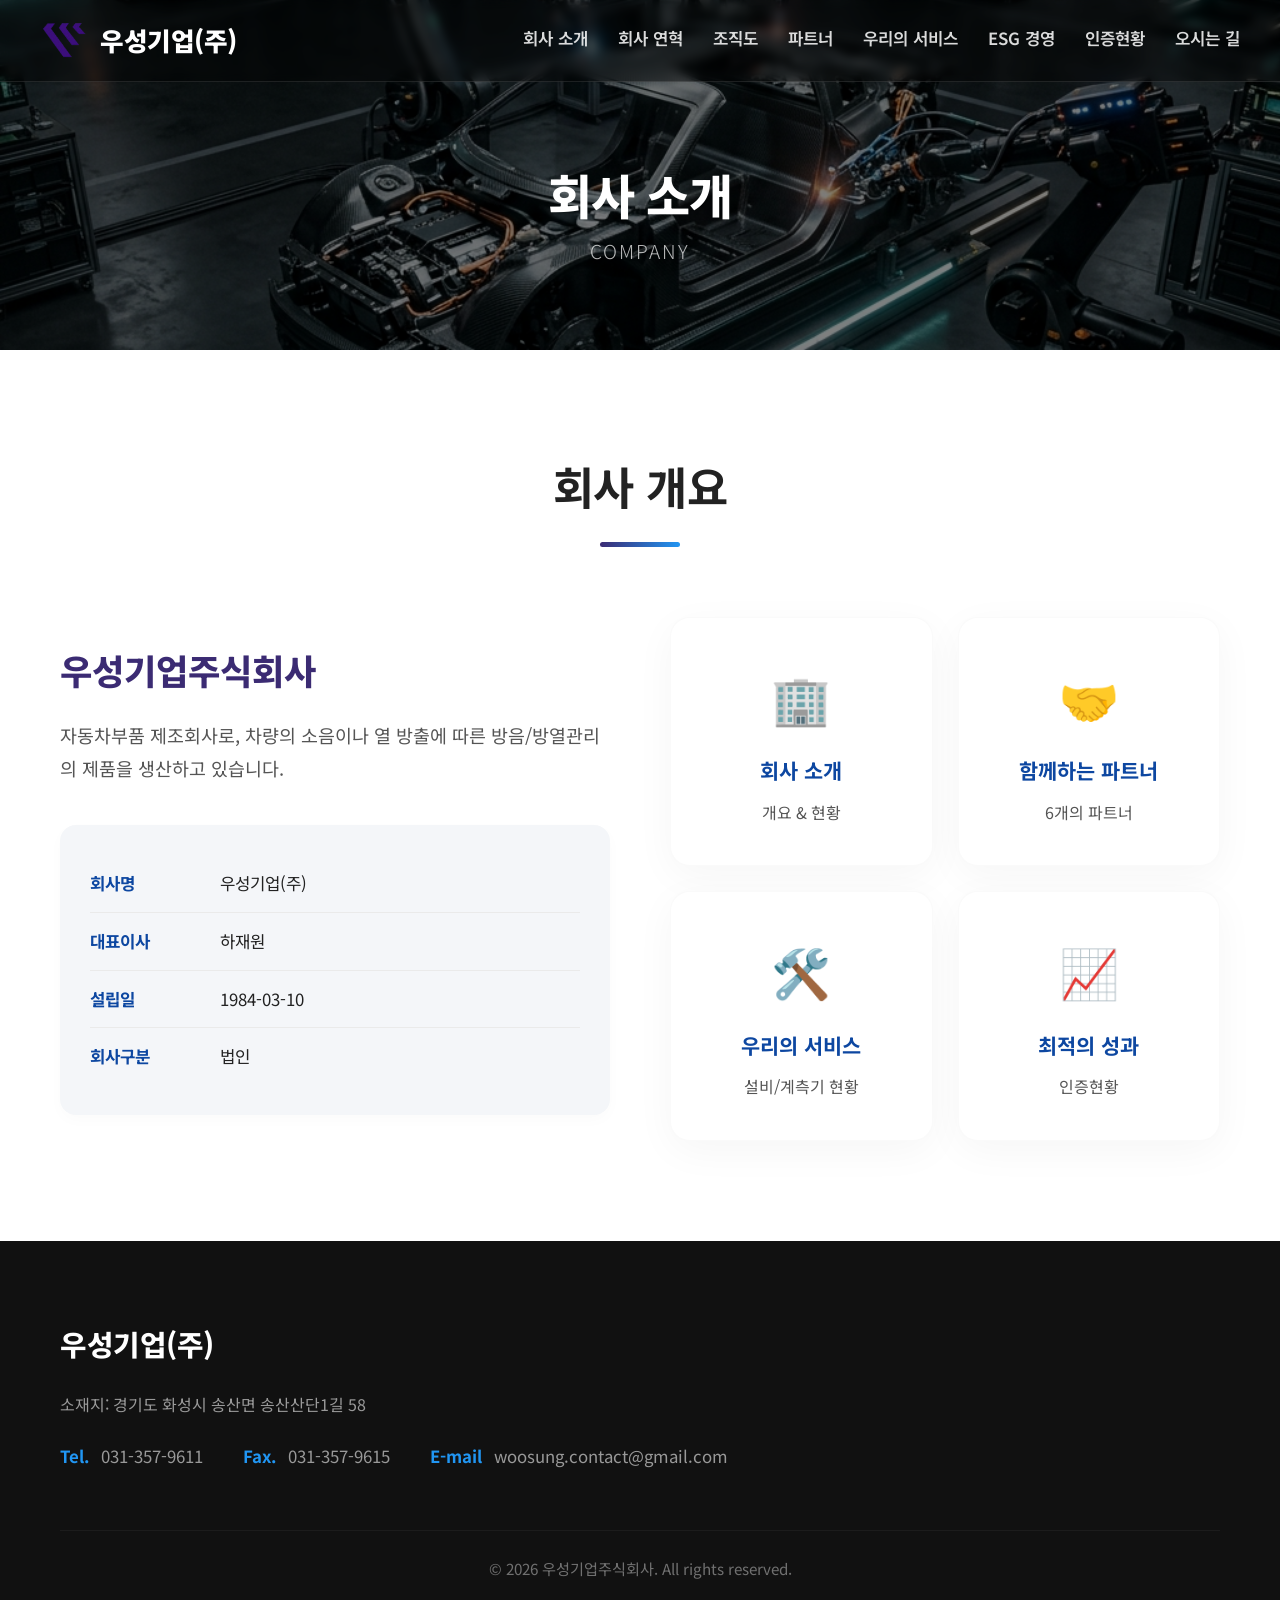
==== commit 99be9fec: "Update contact email to woosung.contact@gmail.com" ====
--- a/index.html
+++ b/index.html
@@ -94,7 +94,7 @@
                 <div class="contact-details">
                     <span><strong>Tel.</strong> 031-357-9611</span>
                     <span><strong>Fax.</strong> 031-357-9615</span>
-                    <span><strong>E-mail</strong> hajw0318@naver.com</span>
+                    <span><strong>E-mail</strong> woosung.contact@gmail.com</span>
                 </div>
             </div>
             <div class="footer-copyright">
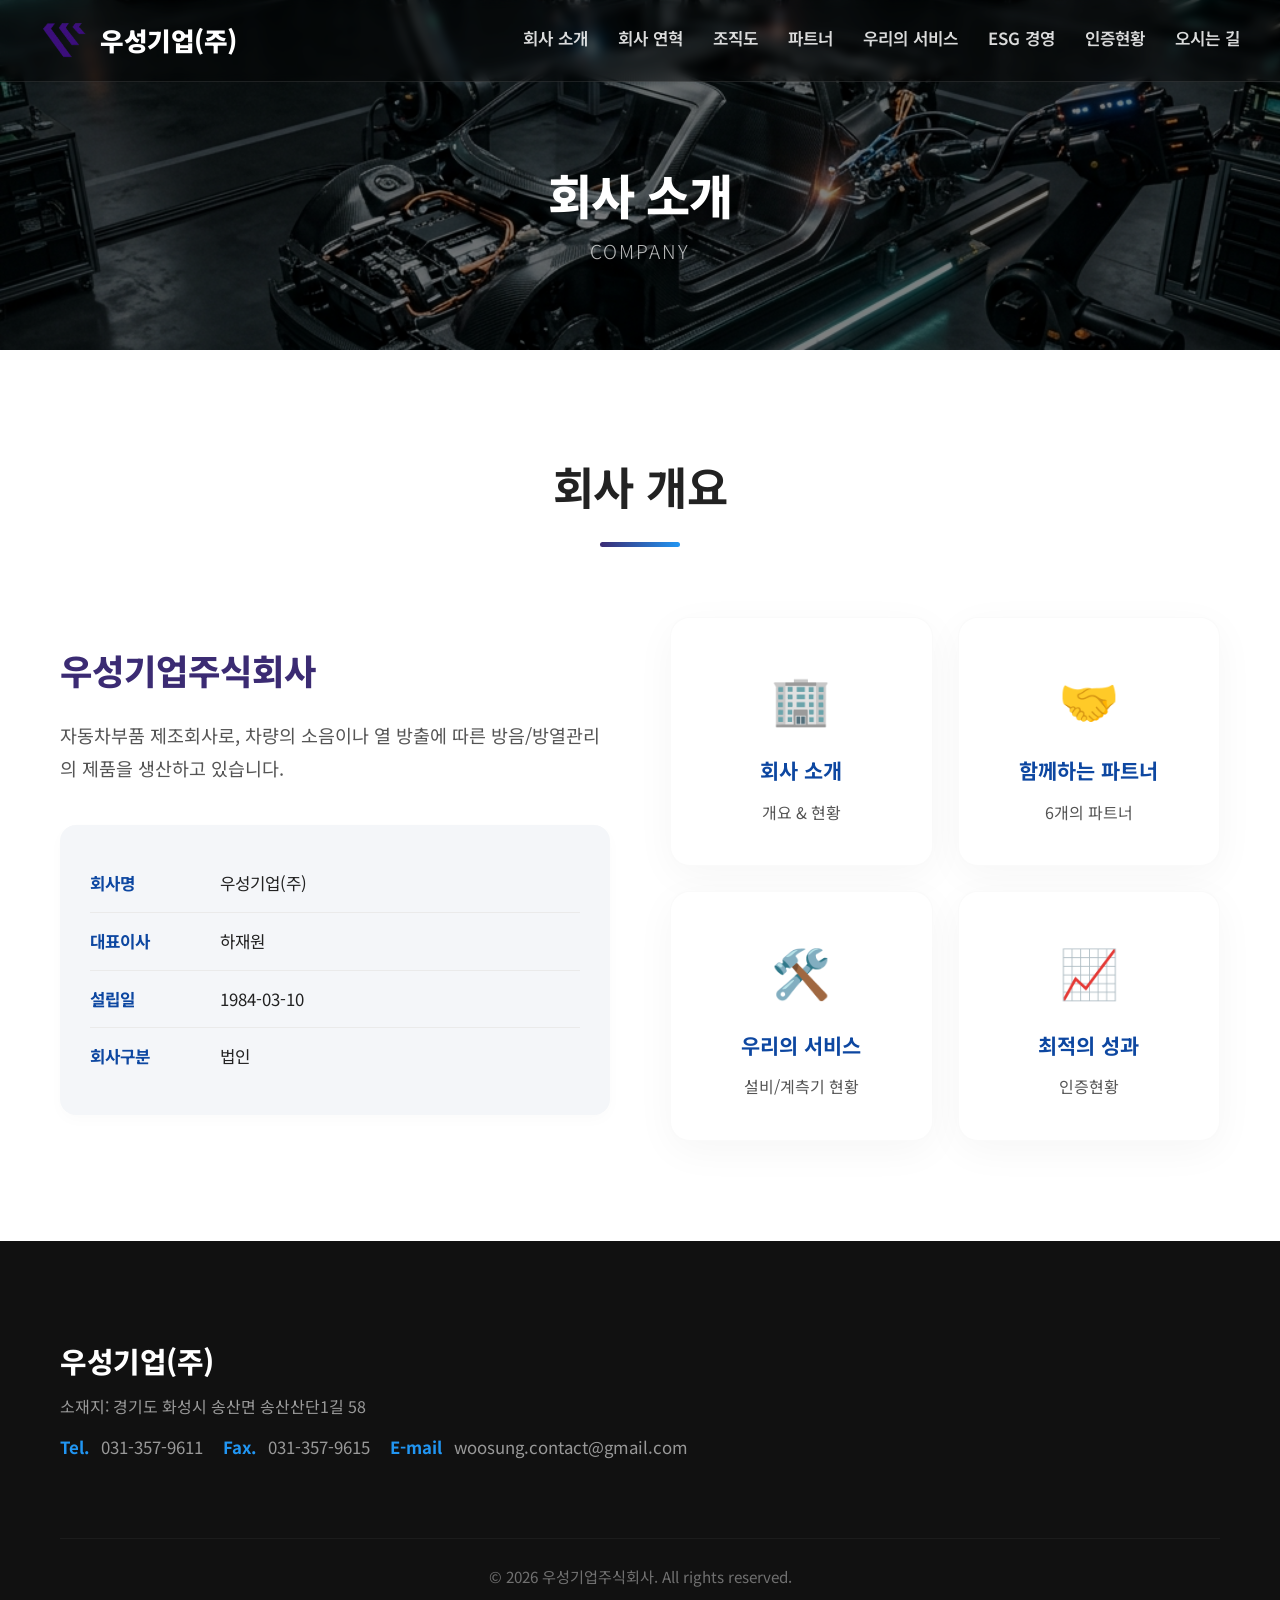
==== commit c8c51997: "Add Google Maps iframe to footer" ====
--- a/index.html
+++ b/index.html
@@ -88,13 +88,18 @@
 
     <footer id="contact" class="footer">
         <div class="container footer-container">
-            <div class="footer-info">
-                <h3>우성기업(주)</h3>
-                <p>소재지: 경기도 화성시 송산면 송산산단1길 58</p>
-                <div class="contact-details">
-                    <span><strong>Tel.</strong> 031-357-9611</span>
-                    <span><strong>Fax.</strong> 031-357-9615</span>
-                    <span><strong>E-mail</strong> woosung.contact@gmail.com</span>
+            <div class="footer-top" style="display: flex; justify-content: space-between; align-items: center; flex-wrap: wrap; gap: 20px; width: 100%;">
+                <div class="footer-info">
+                    <h3 style="margin-bottom: 10px;">우성기업(주)</h3>
+                    <p style="margin-bottom: 15px;">소재지: 경기도 화성시 송산면 송산산단1길 58</p>
+                    <div class="contact-details" style="display: flex; gap: 20px; flex-wrap: wrap; margin-top: 10px;">
+                        <span><strong style="color:var(--accent-color);">Tel.</strong> 031-357-9611</span>
+                        <span><strong style="color:var(--accent-color);">Fax.</strong> 031-357-9615</span>
+                        <span><strong style="color:var(--accent-color);">E-mail</strong> woosung.contact@gmail.com</span>
+                    </div>
+                </div>
+                <div class="footer-map">
+                    <iframe src="https://maps.google.com/maps?q=경기도%20화성시%20송산면%20송산산단1길%2058&t=&z=14&ie=UTF8&iwloc=&output=embed" width="300" height="150" style="border:0; border-radius: 8px;" allowfullscreen="" loading="lazy"></iframe>
                 </div>
             </div>
             <div class="footer-copyright">
